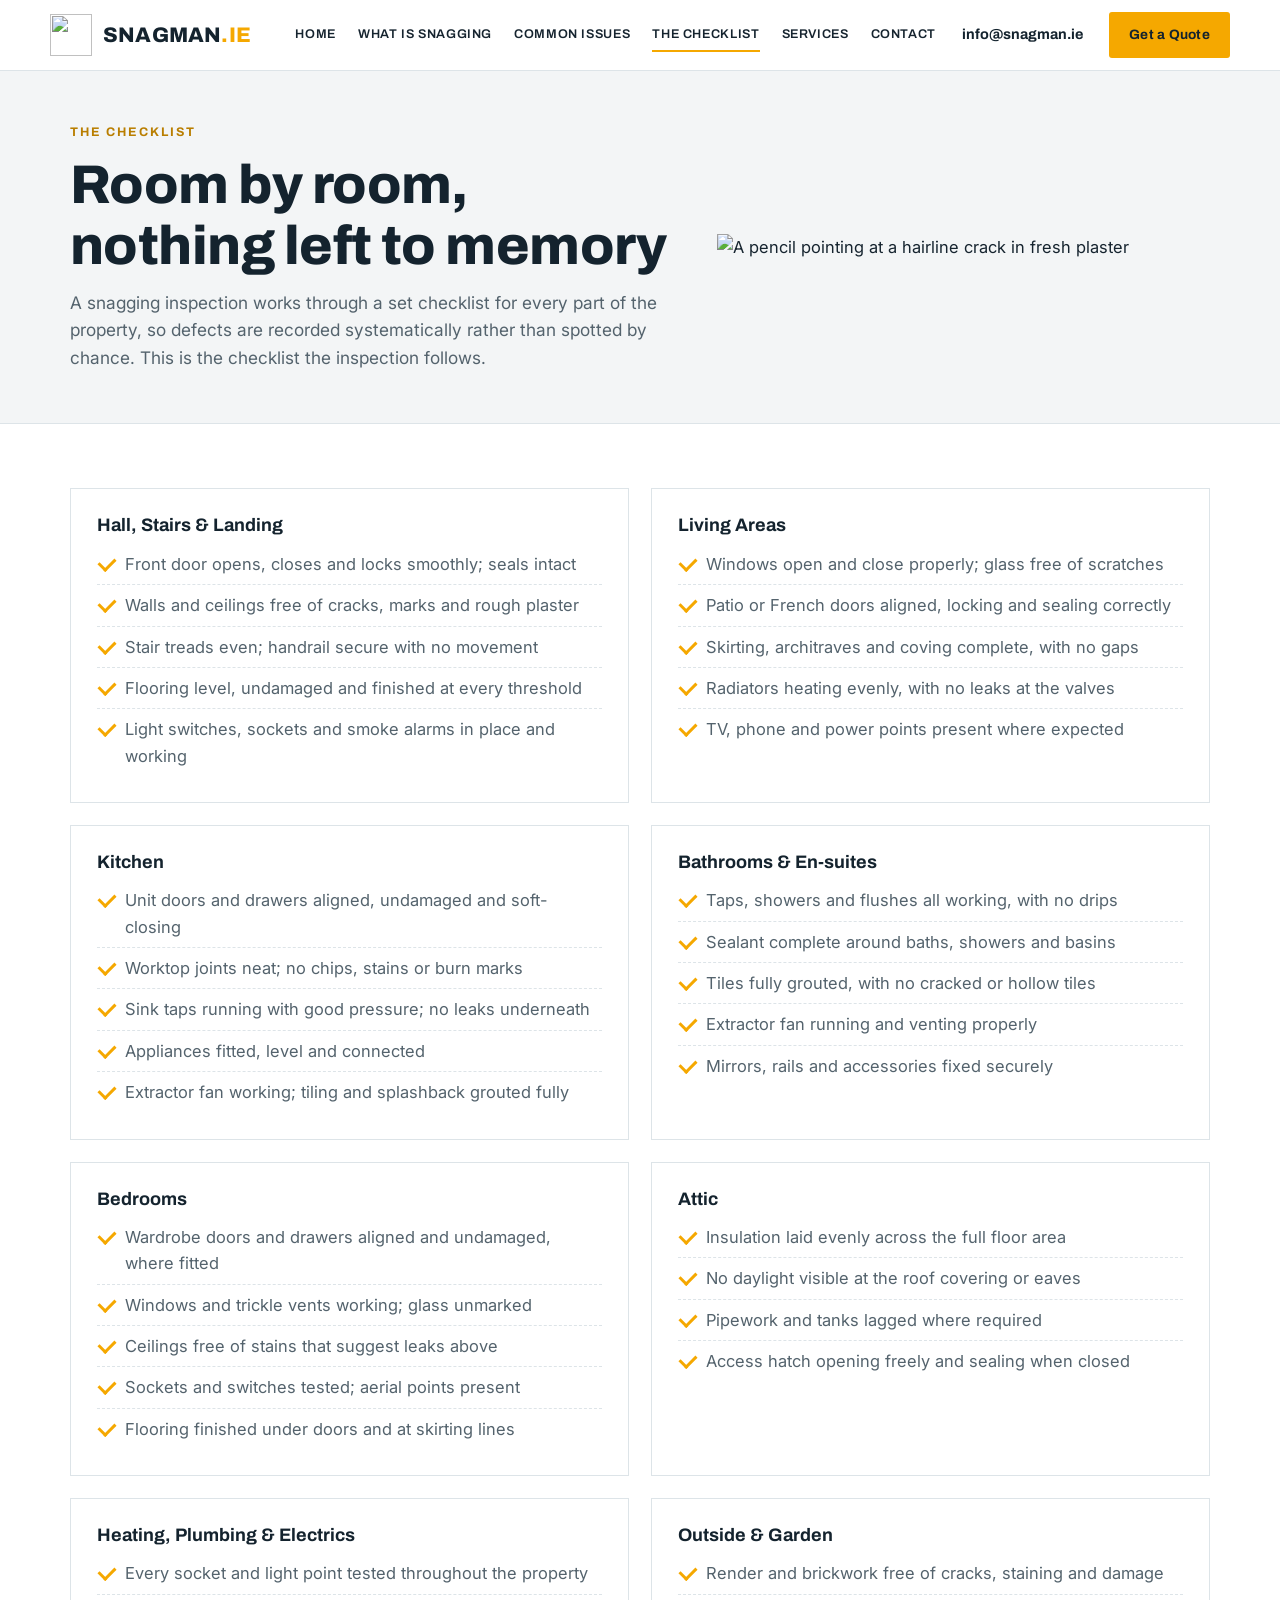
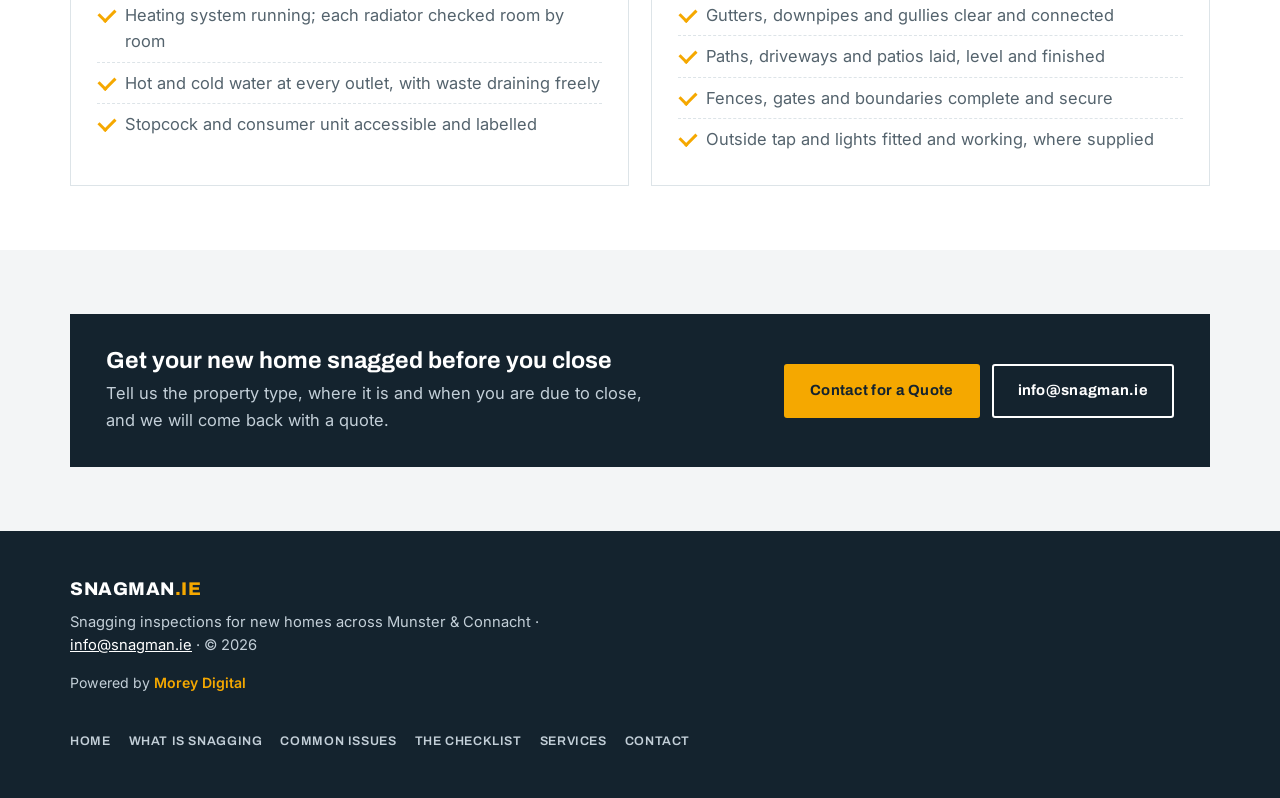
==== checklist.html @ 2a120654 "Add files via upload" ====
<!DOCTYPE html>
<html lang="en">
<head>
<meta charset="UTF-8" />
<meta name="viewport" content="width=device-width, initial-scale=1.0" />
<title>The Snagging Checklist | Snagman.ie</title>
<meta name="description" content="The room-by-room snagging checklist: hall and stairs, living areas, kitchen, bathrooms, bedrooms, attic, heating, plumbing, electrics, and outside and garden." />
<link rel="icon" href="assets/mark.svg" type="image/svg+xml" />
<link rel="preconnect" href="https://fonts.googleapis.com" />
<link rel="preconnect" href="https://fonts.gstatic.com" crossorigin />
<link href="https://fonts.googleapis.com/css2?family=Archivo:wght@600;700;800;900&family=Inter:wght@400;500;600&display=swap" rel="stylesheet" />
<link rel="stylesheet" href="styles.css" />
</head>
<body>

<header>
  <div class="wrap header-in">
    <a class="logo-link" href="index.html" aria-label="Snagman.ie home">
      <img src="assets/mark.svg" alt="" />
      <span class="wordmark">SNAGMAN<em>.IE</em></span>
    </a>
    <div class="header-right">
      <nav id="siteNav">
        <a href="index.html">Home</a>
        <a href="what-is-snagging.html">What Is Snagging</a>
        <a href="common-issues.html">Common Issues</a>
        <a href="checklist.html" class="active">The Checklist</a>
        <a href="services.html">Services</a>
        <a href="contact.html">Contact</a>
      </nav>
      <button class="menu-btn" type="button" aria-label="Open menu" aria-expanded="false" aria-controls="siteNav"><span></span><span></span><span></span></button>
      <a class="header-mail" href="mailto:info@snagman.ie">info@snagman.ie</a>
      <a class="btn btn-amber btn-sm" href="contact.html">Get a Quote</a>
    </div>
  </div>
</header>

<main>

  <div class="page-hero">
    <div class="wrap">
      <div class="page-hero-grid">
        <div>
          <div class="kicker">The Checklist</div>
          <h1>Room by room, nothing left to memory</h1>
          <p>A snagging inspection works through a set checklist for every part of the property, so defects are recorded systematically rather than spotted by chance. This is the checklist the inspection follows.</p>
        </div>
        <img class="page-hero-photo" src="assets/defect.jpg" alt="A pencil pointing at a hairline crack in fresh plaster" />
      </div>
    </div>
  </div>

  <section>
    <div class="wrap">
      <div class="note-grid" style="margin-top:0">
        <div class="note"><h3>Hall, Stairs &amp; Landing</h3><ul class="checklist"><li>Front door opens, closes and locks smoothly; seals intact</li><li>Walls and ceilings free of cracks, marks and rough plaster</li><li>Stair treads even; handrail secure with no movement</li><li>Flooring level, undamaged and finished at every threshold</li><li>Light switches, sockets and smoke alarms in place and working</li></ul></div>
        <div class="note"><h3>Living Areas</h3><ul class="checklist"><li>Windows open and close properly; glass free of scratches</li><li>Patio or French doors aligned, locking and sealing correctly</li><li>Skirting, architraves and coving complete, with no gaps</li><li>Radiators heating evenly, with no leaks at the valves</li><li>TV, phone and power points present where expected</li></ul></div>
        <div class="note"><h3>Kitchen</h3><ul class="checklist"><li>Unit doors and drawers aligned, undamaged and soft-closing</li><li>Worktop joints neat; no chips, stains or burn marks</li><li>Sink taps running with good pressure; no leaks underneath</li><li>Appliances fitted, level and connected</li><li>Extractor fan working; tiling and splashback grouted fully</li></ul></div>
        <div class="note"><h3>Bathrooms &amp; En-suites</h3><ul class="checklist"><li>Taps, showers and flushes all working, with no drips</li><li>Sealant complete around baths, showers and basins</li><li>Tiles fully grouted, with no cracked or hollow tiles</li><li>Extractor fan running and venting properly</li><li>Mirrors, rails and accessories fixed securely</li></ul></div>
        <div class="note"><h3>Bedrooms</h3><ul class="checklist"><li>Wardrobe doors and drawers aligned and undamaged, where fitted</li><li>Windows and trickle vents working; glass unmarked</li><li>Ceilings free of stains that suggest leaks above</li><li>Sockets and switches tested; aerial points present</li><li>Flooring finished under doors and at skirting lines</li></ul></div>
        <div class="note"><h3>Attic</h3><ul class="checklist"><li>Insulation laid evenly across the full floor area</li><li>No daylight visible at the roof covering or eaves</li><li>Pipework and tanks lagged where required</li><li>Access hatch opening freely and sealing when closed</li></ul></div>
        <div class="note"><h3>Heating, Plumbing &amp; Electrics</h3><ul class="checklist"><li>Every socket and light point tested throughout the property</li><li>Heating system running; each radiator checked room by room</li><li>Hot and cold water at every outlet, with waste draining freely</li><li>Stopcock and consumer unit accessible and labelled</li></ul></div>
        <div class="note"><h3>Outside &amp; Garden</h3><ul class="checklist"><li>Render and brickwork free of cracks, staining and damage</li><li>Gutters, downpipes and gullies clear and connected</li><li>Paths, driveways and patios laid, level and finished</li><li>Fences, gates and boundaries complete and secure</li><li>Outside tap and lights fitted and working, where supplied</li></ul></div>
      </div>
    </div>
  </section>

  <section class="mist">
    <div class="wrap">
      <div class="cta-band">
        <div>
          <h3>Get your new home snagged before you close</h3>
          <p>Tell us the property type, where it is and when you are due to close, and we will come back with a quote.</p>
        </div>
        <div class="cta-actions">
          <a class="btn btn-amber" href="contact.html">Contact for a Quote</a>
          <a class="btn btn-white" href="mailto:info@snagman.ie">info@snagman.ie</a>
        </div>
      </div>
    </div>
  </section>

</main>

<footer>
  <div class="wrap footer-in">
    <div>
      <div class="footer-brand">SNAGMAN<em>.IE</em></div>
      <div class="footer-sub">Snagging inspections for new homes across Munster &amp; Connacht · <a href="mailto:info@snagman.ie">info@snagman.ie</a> · © 2026</div>
      <div class="powered">Powered by <a href="https://moreydigital.ie" target="_blank" rel="noopener">Morey Digital</a></div>
    </div>
    <nav class="footer-nav">
      <a href="index.html">Home</a>
      <a href="what-is-snagging.html">What Is Snagging</a>
      <a href="common-issues.html">Common Issues</a>
      <a href="checklist.html">The Checklist</a>
      <a href="services.html">Services</a>
      <a href="contact.html">Contact</a>
    </nav>
  </div>
</footer>

<script>
(function () {
  var btn = document.querySelector('.menu-btn'), hdr = document.querySelector('header');
  if (!btn || !hdr) return;
  btn.addEventListener('click', function () {
    var open = hdr.classList.toggle('open');
    btn.setAttribute('aria-expanded', open ? 'true' : 'false');
    btn.setAttribute('aria-label', open ? 'Close menu' : 'Open menu');
  });
  hdr.querySelectorAll('nav a').forEach(function (a) {
    a.addEventListener('click', function () {
      hdr.classList.remove('open');
      btn.setAttribute('aria-expanded', 'false');
      btn.setAttribute('aria-label', 'Open menu');
    });
  });
})();
</script>

</body>
</html>
---- styles.css ----
:root{
  --ink:#16242f;
  --navy:#14232e;
  --navy-2:#1d3444;
  --amber:#f5a800;
  --amber-d:#b97e00;
  --paper:#ffffff;
  --mist:#f3f5f6;
  --line:#dde4e8;
  --muted:#54636d;
}
*{margin:0;padding:0;box-sizing:border-box}
html{scroll-behavior:smooth}
body{font-family:'Inter',system-ui,sans-serif;color:var(--ink);background:var(--paper);line-height:1.6;font-size:16.5px}
.wrap{max-width:1180px;margin:0 auto;padding:0 20px}
h1,h2,h3{font-family:'Archivo',sans-serif;line-height:1.12;color:var(--navy)}
h1{font-size:clamp(2.1rem,4.6vw,3.4rem);font-weight:800;letter-spacing:-.01em}
h2{font-size:clamp(1.6rem,3.2vw,2.3rem);font-weight:800}
h3{font-size:1.13rem;font-weight:700}
p{color:var(--muted)}
a{color:var(--amber-d)}
.kicker{font-family:'Archivo',sans-serif;font-weight:700;font-size:.78rem;letter-spacing:.16em;text-transform:uppercase;color:var(--amber-d);margin-bottom:12px}
.btn{display:inline-block;font-family:'Archivo',sans-serif;font-weight:700;font-size:.92rem;letter-spacing:.02em;text-decoration:none;padding:13px 24px;border-radius:3px;border:2px solid transparent;cursor:pointer}
.btn-amber{background:var(--amber);color:var(--navy)}
.btn-amber:hover{background:#ffb81f}
.btn-outline{border-color:var(--navy);color:var(--navy);background:transparent}
.btn-outline:hover{background:var(--navy);color:#fff}
.btn-white{border-color:#fff;color:#fff;background:transparent}
.btn-white:hover{background:#fff;color:var(--navy)}
.btn-sm{padding:10px 18px;font-size:.85rem}

/* header */
header{position:sticky;top:0;z-index:60;background:rgba(255,255,255,.98);border-bottom:1px solid var(--line)}
.header-in{display:flex;align-items:center;justify-content:space-between;gap:20px;padding:12px 0}
.logo-link{display:flex;align-items:center;gap:11px;text-decoration:none}
.logo-link img{height:42px;width:42px;display:block}
.wordmark{font-family:'Archivo',sans-serif;font-weight:800;font-size:1.32rem;letter-spacing:.01em;color:var(--navy)}
.wordmark em{font-style:normal;color:var(--amber)}
.header-right{display:flex;align-items:center;gap:26px}
nav{display:flex;gap:22px}
nav a{font-family:'Archivo',sans-serif;font-weight:600;font-size:.79rem;letter-spacing:.05em;text-transform:uppercase;color:var(--ink);text-decoration:none;padding:6px 0;border-bottom:2px solid transparent}
nav a:hover{border-bottom-color:var(--amber)}
nav a.active{border-bottom-color:var(--amber);color:var(--navy)}
.header-mail{font-family:'Archivo',sans-serif;font-weight:700;font-size:.9rem;color:var(--navy);text-decoration:none;white-space:nowrap}
.header-mail:hover{color:var(--amber-d)}
.menu-btn{display:none;background:none;border:0;cursor:pointer;padding:10px 2px}
.menu-btn span{display:block;width:24px;height:2px;background:var(--ink);margin:5px 0;transition:transform .18s ease,opacity .18s ease}
header.open .menu-btn span:nth-child(1){transform:translateY(7px) rotate(45deg)}
header.open .menu-btn span:nth-child(2){opacity:0}
header.open .menu-btn span:nth-child(3){transform:translateY(-7px) rotate(-45deg)}
@media (max-width:1060px){
  .menu-btn{display:block}
  header nav{display:none}
  header.open nav{display:flex;position:absolute;top:100%;left:0;right:0;background:#fff;flex-direction:column;gap:0;padding:8px 20px 14px;border-bottom:1px solid var(--line);box-shadow:0 18px 30px rgba(10,25,40,.08);z-index:70}
  header.open nav a{padding:11px 0;border-bottom:1px solid var(--line)}
  header.open nav a:last-child{border-bottom:none}
}
@media (max-width:560px){ .header-mail{display:none} .header-right .btn{display:none} .logo-link img{height:38px;width:38px} .wordmark{font-size:1.15rem} }

/* hero */
.hero{background:var(--mist);border-bottom:1px solid var(--line)}
.hero-grid{display:grid;grid-template-columns:1.05fr .95fr;gap:48px;align-items:center;padding:64px 0 56px}
.hero .lede{font-size:1.16rem;color:var(--ink);margin:18px 0 10px}
.hero .body{margin-bottom:26px}
.cta-row{display:flex;gap:14px;flex-wrap:wrap}
.hero-photo-frame{position:relative}
.hero-photo-frame::before{content:"";position:absolute;inset:14px -14px -14px 14px;border:2px solid var(--amber);z-index:0}
.hero-photo{position:relative;z-index:1;width:100%;height:100%;max-height:430px;object-fit:cover;display:block}
@media (max-width:920px){ .hero-grid{grid-template-columns:1fr;padding:48px 0 44px} }
.hero-stats{display:grid;grid-template-columns:repeat(3,1fr);gap:26px;border-top:1px solid var(--line);padding:26px 0 34px}
.stat .num{font-family:'Archivo',sans-serif;font-weight:800;font-size:1.5rem;color:var(--navy)}
.stat .num em{font-style:normal;color:var(--amber-d);font-size:1rem;margin-left:4px}
.stat .lbl{color:var(--muted);font-size:.94rem;margin-top:2px}
@media (max-width:700px){ .hero-stats{grid-template-columns:1fr;gap:14px} }

/* sections */
section{padding:64px 0}
section.mist{background:var(--mist)}
.section-head{max-width:720px;margin-bottom:36px}
.section-head p{margin-top:10px}
.page-hero{background:var(--mist);border-bottom:1px solid var(--line);padding:52px 0}
.page-hero p{max-width:720px;margin-top:12px;font-size:1.08rem}
.page-hero-grid{display:grid;grid-template-columns:1.1fr .9fr;gap:44px;align-items:center}
.page-hero-photo{width:100%;max-height:320px;object-fit:cover;display:block}
@media (max-width:920px){ .page-hero-grid{grid-template-columns:1fr} }

/* cards + grids */
.why-grid{display:grid;grid-template-columns:repeat(3,1fr);border:1px solid var(--line)}
.why-cell{padding:28px 26px;background:#fff}
.why-cell + .why-cell{border-left:1px solid var(--line)}
.why-cell svg{width:30px;height:30px;stroke:var(--amber-d);margin-bottom:12px}
.why-cell h3{margin-bottom:8px}
@media (max-width:960px){.why-grid{grid-template-columns:1fr}.why-cell + .why-cell{border-left:none;border-top:1px solid var(--line)}}
.svc-grid{display:grid;grid-template-columns:repeat(3,1fr);gap:22px}
.svc{border:1px solid var(--line);background:#fff;display:flex;flex-direction:column}
.svc-body{padding:24px 24px 26px;display:flex;flex-direction:column;gap:10px;flex:1}
.svc-body p{flex:1}
.tag{display:inline-block;font-family:'Archivo',sans-serif;font-weight:700;font-size:.7rem;letter-spacing:.12em;text-transform:uppercase;color:var(--navy);background:var(--amber);padding:4px 9px;border-radius:2px;align-self:flex-start}
.more-link{font-family:'Archivo',sans-serif;font-weight:700;font-size:.9rem;color:var(--navy);text-decoration:none}
.more-link:hover{color:var(--amber-d)}
@media (max-width:880px){.svc-grid{grid-template-columns:1fr}}
.checklist{list-style:none}
.checklist li{position:relative;padding:7px 0 7px 28px;color:var(--muted);border-bottom:1px dashed var(--line)}
.checklist li:last-child{border-bottom:none}
.checklist li::before{content:"";position:absolute;left:2px;top:13px;width:13px;height:8px;border-left:3px solid var(--amber);border-bottom:3px solid var(--amber);transform:rotate(-45deg)}
.two-col{display:grid;grid-template-columns:1fr 1fr;gap:14px 44px}
@media (max-width:760px){.two-col{grid-template-columns:1fr}}
.note-grid{display:grid;grid-template-columns:1fr 1fr;gap:22px;margin-top:36px}
.note{border:1px solid var(--line);background:#fff;padding:26px}
.note h3{margin-bottom:8px}
.note p + p{margin-top:8px}
@media (max-width:760px){.note-grid{grid-template-columns:1fr}}

/* steps */
.steps{display:flex;flex-direction:column}
.step{display:grid;grid-template-columns:64px 1fr;gap:18px;padding:20px 0;border-bottom:1px solid var(--line)}
.step:last-child{border-bottom:none}
.step-num{font-family:'Archivo',sans-serif;font-weight:800;font-size:1.7rem;color:var(--amber);line-height:1}
.step h3{margin-bottom:5px}

/* coverage */
.county-grid{display:grid;grid-template-columns:1fr 1fr;gap:22px}
.county{border:1px solid var(--line);background:#fff;padding:26px}
.county h3{margin-bottom:6px}
.county .list{font-size:1.05rem;color:var(--ink)}
@media (max-width:760px){.county-grid{grid-template-columns:1fr}}

/* cta band */
.cta-band{background:var(--navy);color:#fff;padding:34px 36px;display:flex;justify-content:space-between;align-items:center;gap:26px;flex-wrap:wrap}
.cta-band h3{color:#fff;font-size:1.45rem;margin-bottom:6px}
.cta-band p{color:#c3cfd8;max-width:560px}
.cta-actions{display:flex;gap:12px;flex-wrap:wrap}

/* contact */
.contact-grid{display:grid;grid-template-columns:1.05fr .95fr;gap:26px;align-items:start}
.contact-card{border:1px solid var(--line);padding:30px;background:#fff}
.contact-card .mail-big{font-family:'Archivo',sans-serif;font-weight:800;font-size:clamp(1.15rem,2.6vw,1.5rem);color:var(--navy);text-decoration:none;word-break:break-all}
.contact-card .mail-big:hover{color:var(--amber-d)}
.contact-side h3{margin-bottom:12px}
.next-steps{list-style:none;counter-reset:ns}
.next-steps li{position:relative;padding:10px 0 10px 44px;color:var(--muted);border-bottom:1px dashed var(--line)}
.next-steps li:last-child{border-bottom:none}
.next-steps li::before{counter-increment:ns;content:counter(ns);position:absolute;left:0;top:8px;width:28px;height:28px;background:var(--amber);color:var(--navy);font-family:'Archivo',sans-serif;font-weight:800;font-size:.9rem;display:flex;align-items:center;justify-content:center;border-radius:2px}
@media (max-width:760px){.contact-grid{grid-template-columns:1fr}}

/* footer */
footer{background:var(--navy);color:#c3cfd8;padding:44px 0 38px;margin-top:0}
.footer-in{display:flex;justify-content:space-between;gap:30px;flex-wrap:wrap}
.footer-brand{font-family:'Archivo',sans-serif;font-weight:800;font-size:1.15rem;color:#fff;letter-spacing:.03em}
.footer-brand em{font-style:normal;color:var(--amber)}
.footer-sub{margin-top:6px;font-size:.92rem;max-width:520px}
.footer-sub a{color:#fff}
.powered{margin-top:14px;font-size:.88rem}
.powered a{color:var(--amber);text-decoration:none;font-weight:600}
.powered a:hover{text-decoration:underline}
.footer-nav{display:flex;gap:18px;flex-wrap:wrap;margin-top:2px}
.footer-nav a{color:#c3cfd8;text-decoration:none;font-family:'Archivo',sans-serif;font-weight:600;font-size:.78rem;letter-spacing:.05em;text-transform:uppercase}
.footer-nav a:hover{color:#fff}
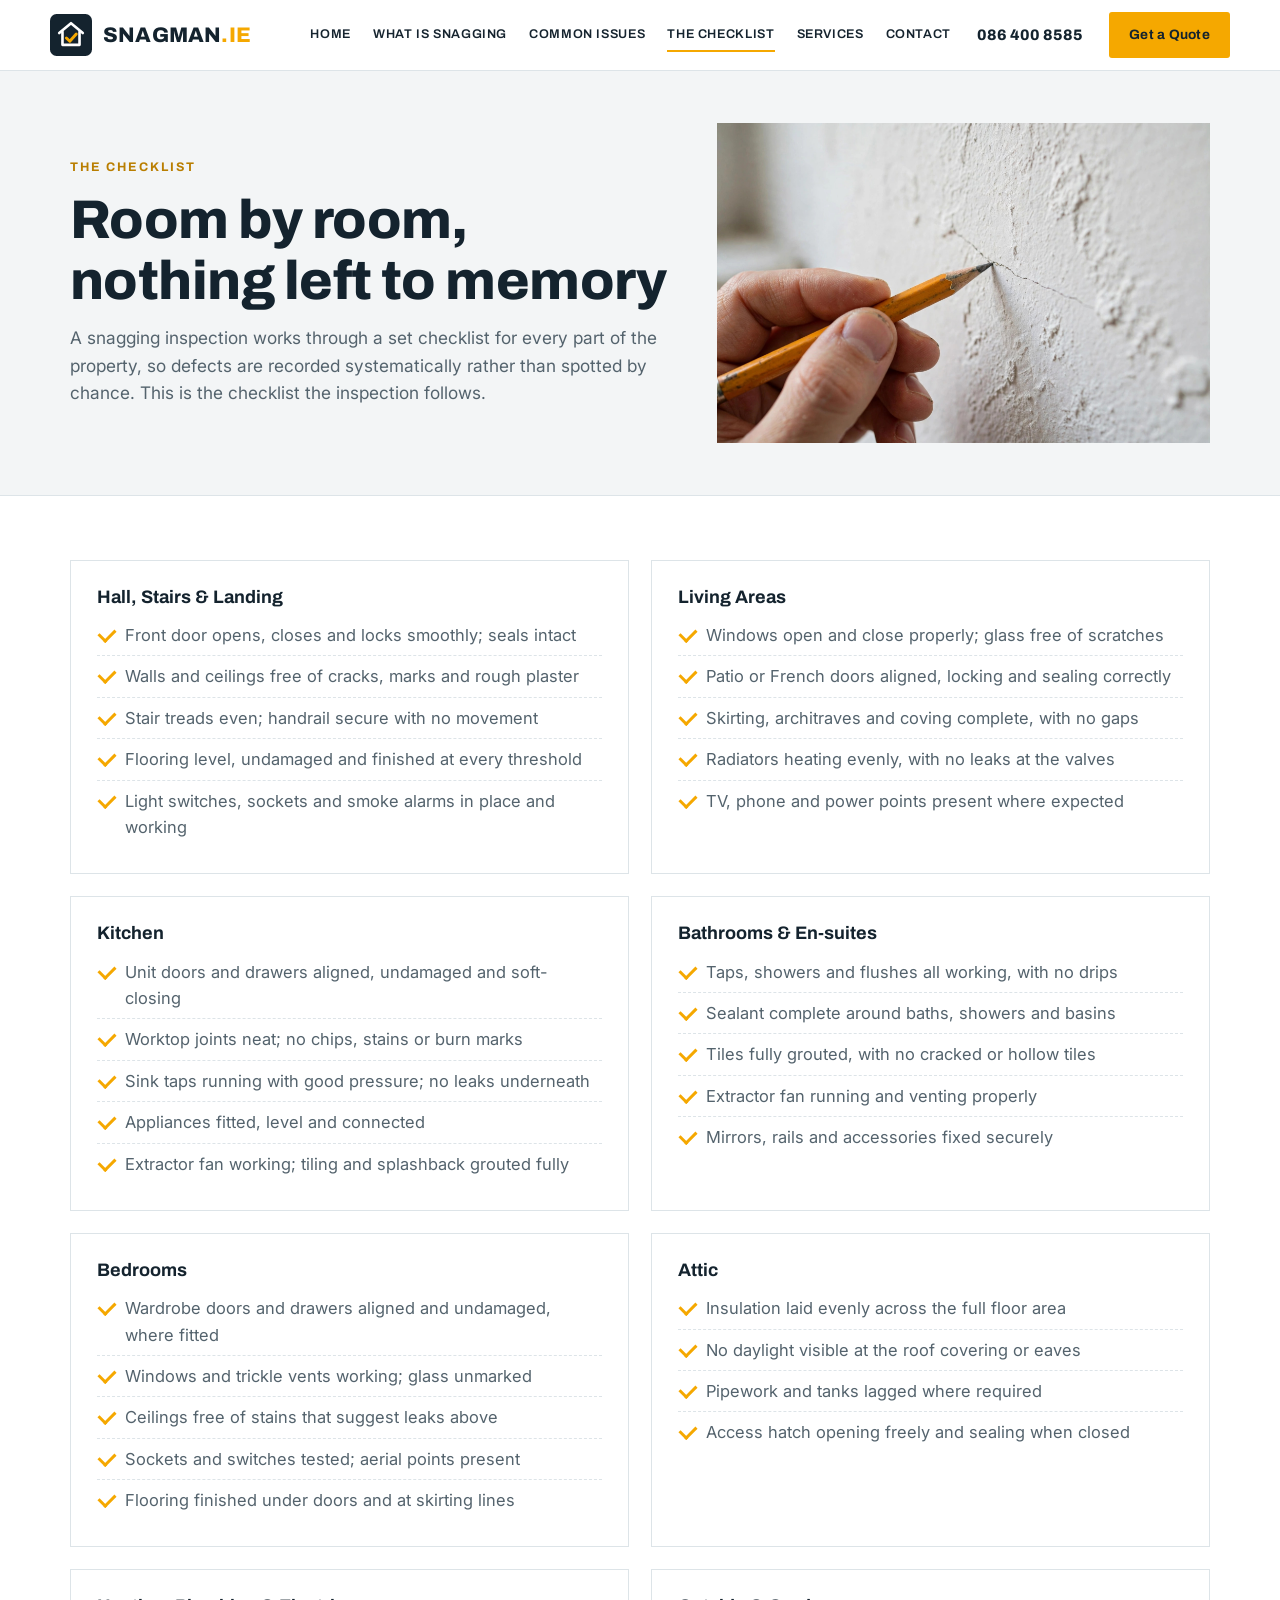
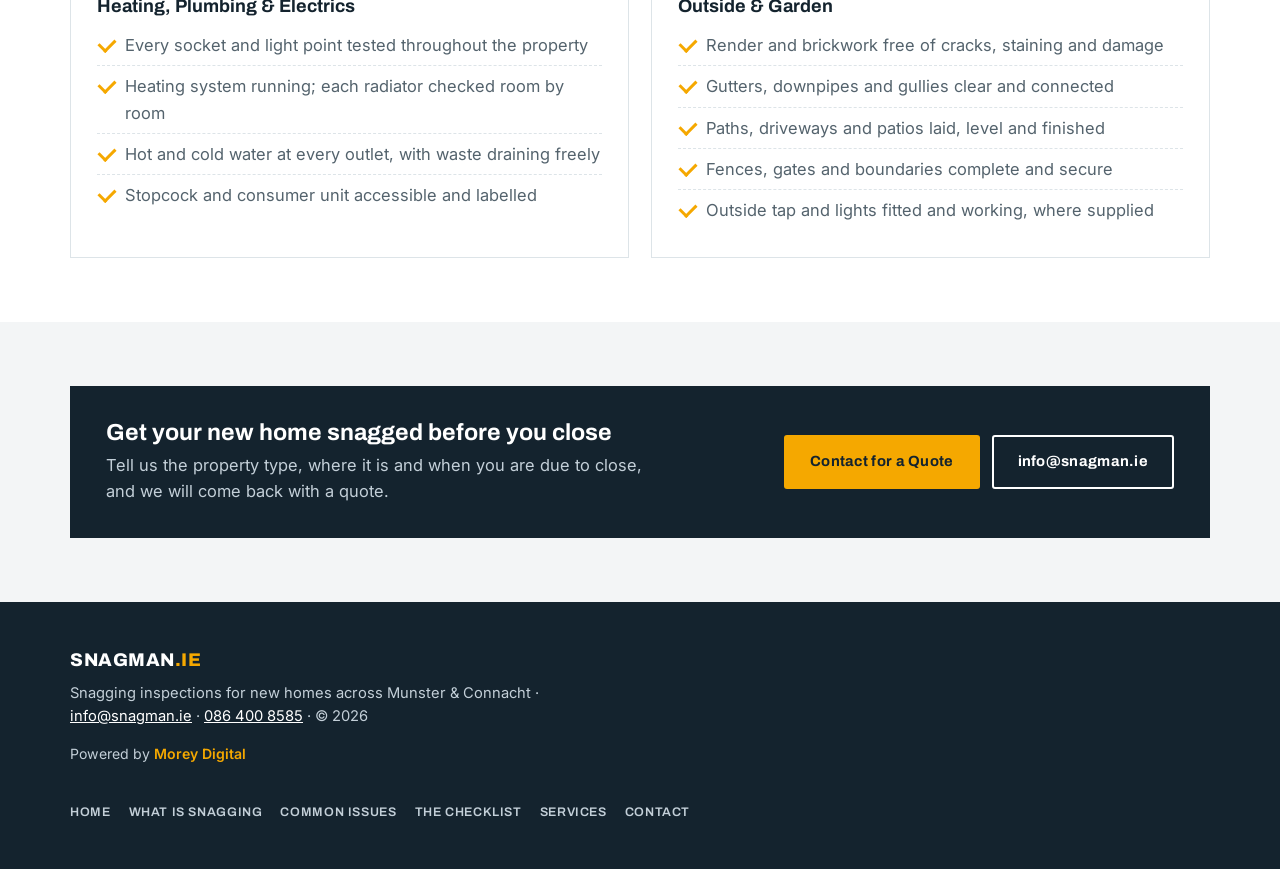
==== commit 93eb57cd: "Add files via upload" ====
--- a/checklist.html
+++ b/checklist.html
@@ -29,7 +29,7 @@
         <a href="contact.html">Contact</a>
       </nav>
       <button class="menu-btn" type="button" aria-label="Open menu" aria-expanded="false" aria-controls="siteNav"><span></span><span></span><span></span></button>
-      <a class="header-mail" href="mailto:info@snagman.ie">info@snagman.ie</a>
+      <a class="header-call" href="tel:+353864008585">086 400 8585</a>
       <a class="btn btn-amber btn-sm" href="contact.html">Get a Quote</a>
     </div>
   </div>
@@ -86,7 +86,7 @@
   <div class="wrap footer-in">
     <div>
       <div class="footer-brand">SNAGMAN<em>.IE</em></div>
-      <div class="footer-sub">Snagging inspections for new homes across Munster &amp; Connacht · <a href="mailto:info@snagman.ie">info@snagman.ie</a> · © 2026</div>
+      <div class="footer-sub">Snagging inspections for new homes across Munster &amp; Connacht · <a href="mailto:info@snagman.ie">info@snagman.ie</a> · <a href="tel:+353864008585">086 400 8585</a> · © 2026</div>
       <div class="powered">Powered by <a href="https://moreydigital.ie" target="_blank" rel="noopener">Morey Digital</a></div>
     </div>
     <nav class="footer-nav">
--- a/styles.css
+++ b/styles.css
@@ -43,6 +43,11 @@
 nav a.active{border-bottom-color:var(--amber);color:var(--navy)}
 .header-mail{font-family:'Archivo',sans-serif;font-weight:700;font-size:.9rem;color:var(--navy);text-decoration:none;white-space:nowrap}
 .header-mail:hover{color:var(--amber-d)}
+.header-call{font-family:'Archivo',sans-serif;font-weight:800;font-size:.95rem;color:var(--navy);text-decoration:none;white-space:nowrap}
+.header-call:hover{color:var(--amber-d)}
+.contact-card .call-line{font-family:'Archivo',sans-serif;font-weight:700;font-size:1.05rem;color:var(--navy);margin-top:16px}
+.contact-card .call-line a{color:var(--navy);text-decoration:none}
+.contact-card .call-line a:hover{color:var(--amber-d)}
 .menu-btn{display:none;background:none;border:0;cursor:pointer;padding:10px 2px}
 .menu-btn span{display:block;width:24px;height:2px;background:var(--ink);margin:5px 0;transition:transform .18s ease,opacity .18s ease}
 header.open .menu-btn span:nth-child(1){transform:translateY(7px) rotate(45deg)}
@@ -55,7 +60,7 @@
   header.open nav a{padding:11px 0;border-bottom:1px solid var(--line)}
   header.open nav a:last-child{border-bottom:none}
 }
-@media (max-width:560px){ .header-mail{display:none} .header-right .btn{display:none} .logo-link img{height:38px;width:38px} .wordmark{font-size:1.15rem} }
+@media (max-width:560px){ .header-mail,.header-call{display:none} .header-right .btn{display:none} .logo-link img{height:38px;width:38px} .wordmark{font-size:1.15rem} }
 
 /* hero */
 .hero{background:var(--mist);border-bottom:1px solid var(--line)}
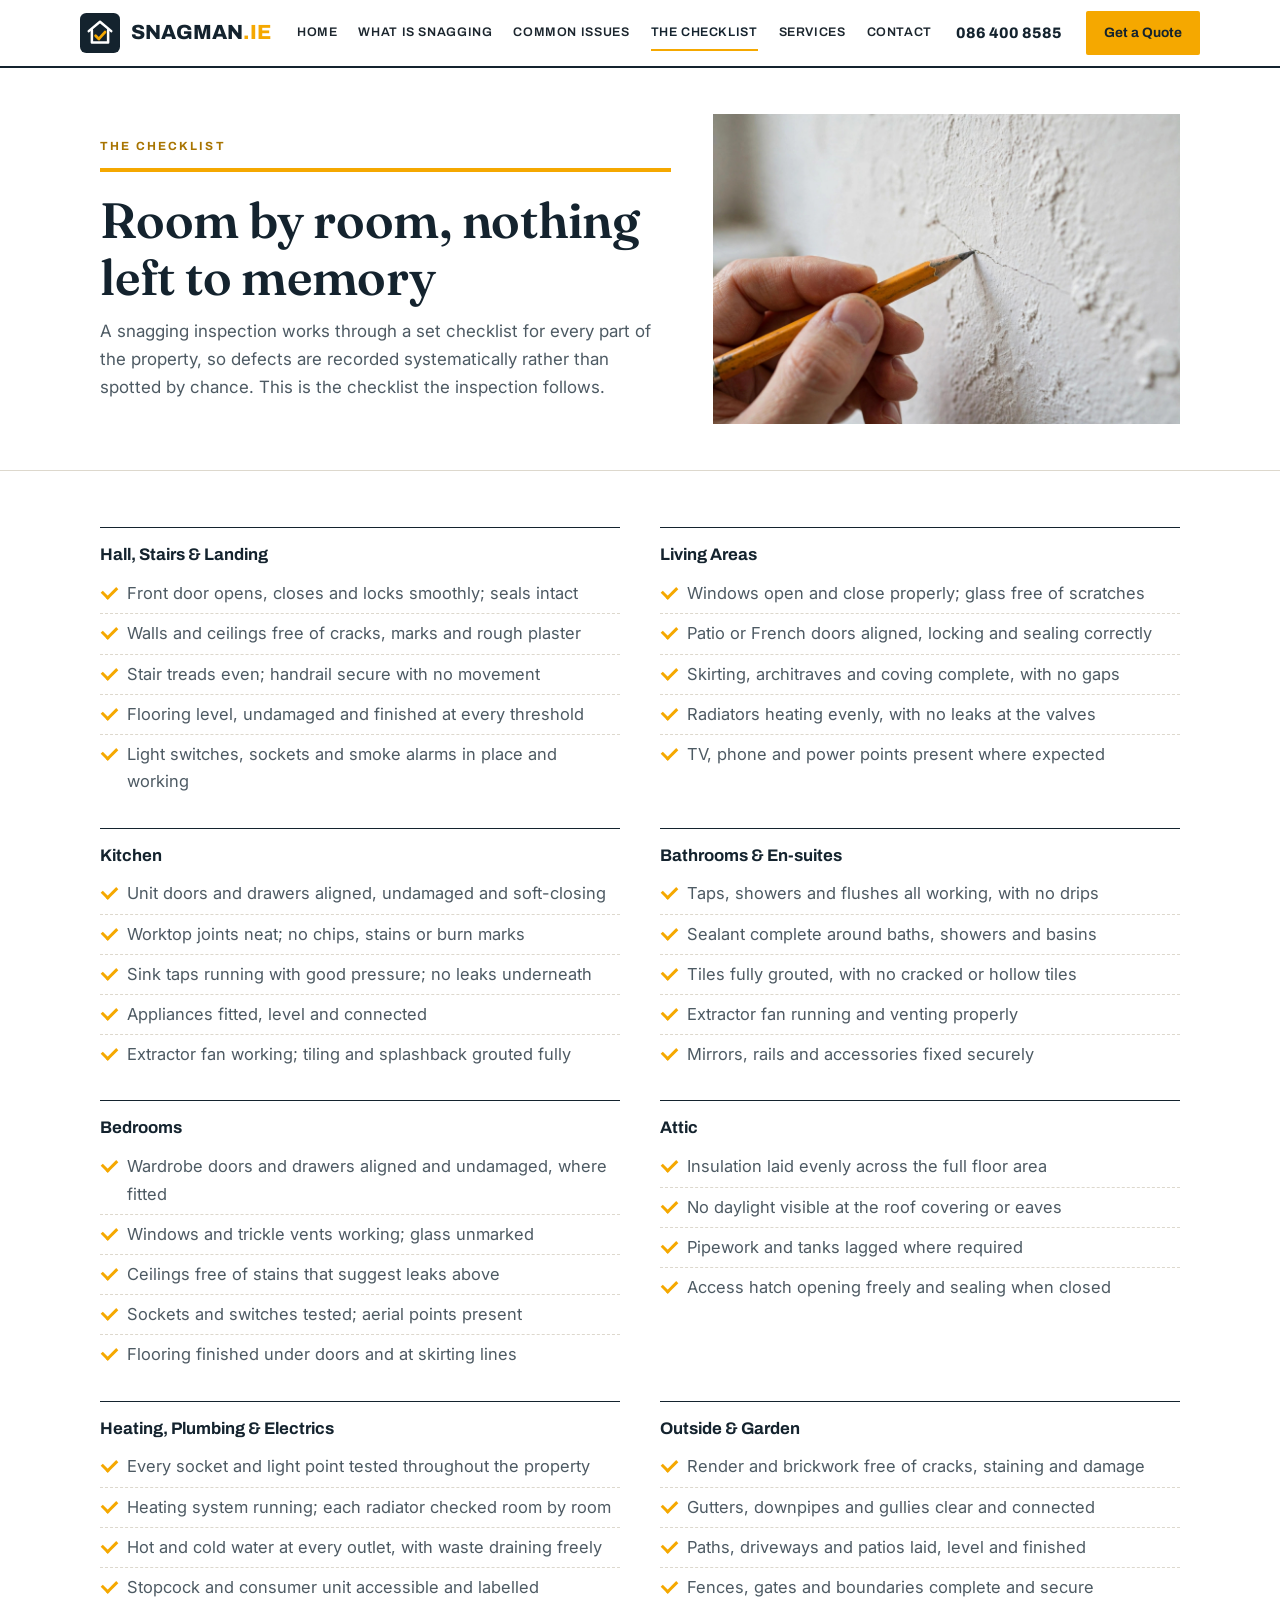
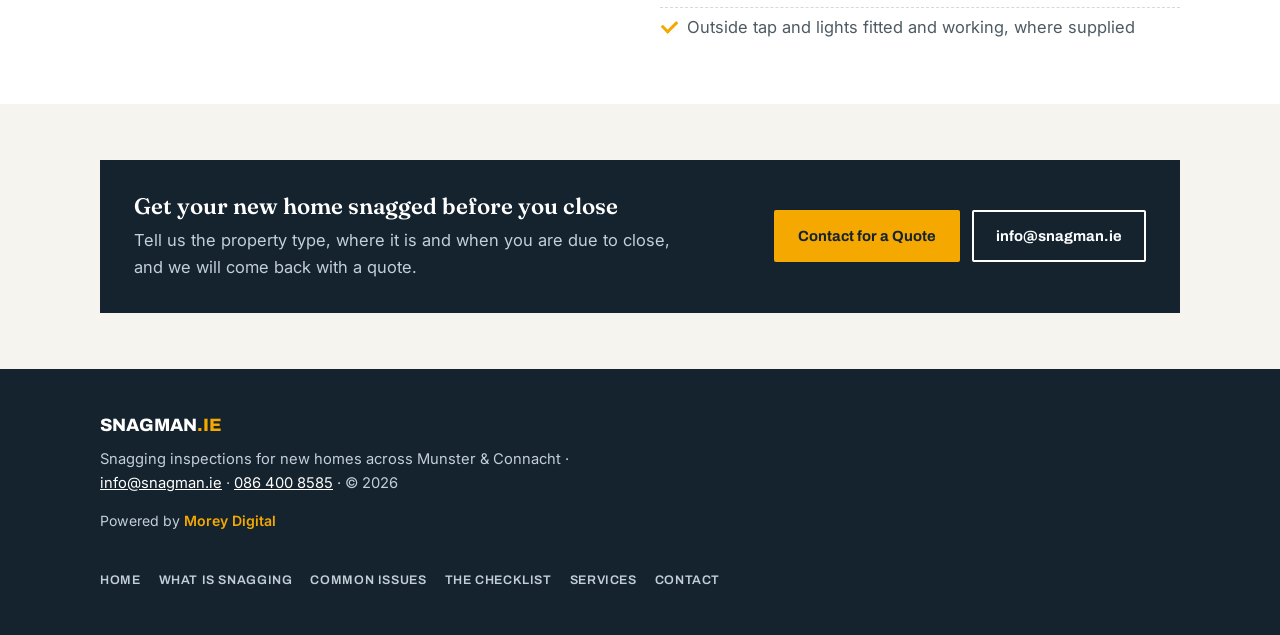
==== commit af8ee804: "Add files via upload" ====
--- a/checklist.html
+++ b/checklist.html
@@ -8,7 +8,7 @@
 <link rel="icon" href="assets/mark.svg" type="image/svg+xml" />
 <link rel="preconnect" href="https://fonts.googleapis.com" />
 <link rel="preconnect" href="https://fonts.gstatic.com" crossorigin />
-<link href="https://fonts.googleapis.com/css2?family=Archivo:wght@600;700;800;900&family=Inter:wght@400;500;600&display=swap" rel="stylesheet" />
+<link href="https://fonts.googleapis.com/css2?family=Archivo:wght@600;700;800;900&family=Fraunces:wght@500;600;700&family=Inter:wght@400;500;600&display=swap" rel="stylesheet" />
 <link rel="stylesheet" href="styles.css" />
 </head>
 <body>
--- a/styles.css
+++ b/styles.css
@@ -1,53 +1,47 @@
 :root{
-  --ink:#16242f;
+  --ink:#1c262e;
   --navy:#14232e;
-  --navy-2:#1d3444;
   --amber:#f5a800;
-  --amber-d:#b97e00;
+  --amber-d:#a87400;
   --paper:#ffffff;
-  --mist:#f3f5f6;
-  --line:#dde4e8;
-  --muted:#54636d;
+  --mist:#f6f4ef;
+  --line:#ddd8cd;
+  --muted:#4d5a63;
 }
 *{margin:0;padding:0;box-sizing:border-box}
 html{scroll-behavior:smooth}
-body{font-family:'Inter',system-ui,sans-serif;color:var(--ink);background:var(--paper);line-height:1.6;font-size:16.5px}
-.wrap{max-width:1180px;margin:0 auto;padding:0 20px}
-h1,h2,h3{font-family:'Archivo',sans-serif;line-height:1.12;color:var(--navy)}
-h1{font-size:clamp(2.1rem,4.6vw,3.4rem);font-weight:800;letter-spacing:-.01em}
-h2{font-size:clamp(1.6rem,3.2vw,2.3rem);font-weight:800}
-h3{font-size:1.13rem;font-weight:700}
+body{font-family:'Inter',system-ui,sans-serif;color:var(--ink);background:var(--paper);line-height:1.65;font-size:16.5px}
+.wrap{max-width:1120px;margin:0 auto;padding:0 20px}
+h1,h2{font-family:'Fraunces',Georgia,serif;font-weight:600;color:var(--navy);line-height:1.15}
+h1{font-size:clamp(2rem,4.4vw,3.1rem);letter-spacing:-.005em}
+h2{font-size:clamp(1.55rem,3vw,2.15rem)}
+h3{font-family:'Archivo',sans-serif;font-size:1.05rem;font-weight:700;color:var(--navy);line-height:1.3}
 p{color:var(--muted)}
 a{color:var(--amber-d)}
-.kicker{font-family:'Archivo',sans-serif;font-weight:700;font-size:.78rem;letter-spacing:.16em;text-transform:uppercase;color:var(--amber-d);margin-bottom:12px}
-.btn{display:inline-block;font-family:'Archivo',sans-serif;font-weight:700;font-size:.92rem;letter-spacing:.02em;text-decoration:none;padding:13px 24px;border-radius:3px;border:2px solid transparent;cursor:pointer}
+.kicker{font-family:'Archivo',sans-serif;font-weight:700;font-size:.74rem;letter-spacing:.18em;text-transform:uppercase;color:var(--amber-d);margin-bottom:12px}
+.btn{display:inline-block;font-family:'Archivo',sans-serif;font-weight:700;font-size:.92rem;text-decoration:none;padding:12px 22px;border-radius:2px;border:2px solid transparent;cursor:pointer}
 .btn-amber{background:var(--amber);color:var(--navy)}
 .btn-amber:hover{background:#ffb81f}
 .btn-outline{border-color:var(--navy);color:var(--navy);background:transparent}
 .btn-outline:hover{background:var(--navy);color:#fff}
 .btn-white{border-color:#fff;color:#fff;background:transparent}
 .btn-white:hover{background:#fff;color:var(--navy)}
-.btn-sm{padding:10px 18px;font-size:.85rem}
+.btn-sm{padding:9px 16px;font-size:.85rem}
 
 /* header */
-header{position:sticky;top:0;z-index:60;background:rgba(255,255,255,.98);border-bottom:1px solid var(--line)}
-.header-in{display:flex;align-items:center;justify-content:space-between;gap:20px;padding:12px 0}
+header{position:sticky;top:0;z-index:60;background:#fff;border-bottom:2px solid var(--navy)}
+.header-in{display:flex;align-items:center;justify-content:space-between;gap:20px;padding:11px 0}
 .logo-link{display:flex;align-items:center;gap:11px;text-decoration:none}
-.logo-link img{height:42px;width:42px;display:block}
-.wordmark{font-family:'Archivo',sans-serif;font-weight:800;font-size:1.32rem;letter-spacing:.01em;color:var(--navy)}
+.logo-link img{height:40px;width:40px;display:block}
+.wordmark{font-family:'Archivo',sans-serif;font-weight:800;font-size:1.28rem;color:var(--navy)}
 .wordmark em{font-style:normal;color:var(--amber)}
-.header-right{display:flex;align-items:center;gap:26px}
-nav{display:flex;gap:22px}
-nav a{font-family:'Archivo',sans-serif;font-weight:600;font-size:.79rem;letter-spacing:.05em;text-transform:uppercase;color:var(--ink);text-decoration:none;padding:6px 0;border-bottom:2px solid transparent}
+.header-right{display:flex;align-items:center;gap:24px}
+nav{display:flex;gap:21px}
+nav a{font-family:'Archivo',sans-serif;font-weight:600;font-size:.78rem;letter-spacing:.05em;text-transform:uppercase;color:var(--ink);text-decoration:none;padding:6px 0;border-bottom:2px solid transparent}
 nav a:hover{border-bottom-color:var(--amber)}
 nav a.active{border-bottom-color:var(--amber);color:var(--navy)}
-.header-mail{font-family:'Archivo',sans-serif;font-weight:700;font-size:.9rem;color:var(--navy);text-decoration:none;white-space:nowrap}
-.header-mail:hover{color:var(--amber-d)}
 .header-call{font-family:'Archivo',sans-serif;font-weight:800;font-size:.95rem;color:var(--navy);text-decoration:none;white-space:nowrap}
 .header-call:hover{color:var(--amber-d)}
-.contact-card .call-line{font-family:'Archivo',sans-serif;font-weight:700;font-size:1.05rem;color:var(--navy);margin-top:16px}
-.contact-card .call-line a{color:var(--navy);text-decoration:none}
-.contact-card .call-line a:hover{color:var(--amber-d)}
 .menu-btn{display:none;background:none;border:0;cursor:pointer;padding:10px 2px}
 .menu-btn span{display:block;width:24px;height:2px;background:var(--ink);margin:5px 0;transition:transform .18s ease,opacity .18s ease}
 header.open .menu-btn span:nth-child(1){transform:translateY(7px) rotate(45deg)}
@@ -56,102 +50,111 @@
 @media (max-width:1060px){
   .menu-btn{display:block}
   header nav{display:none}
-  header.open nav{display:flex;position:absolute;top:100%;left:0;right:0;background:#fff;flex-direction:column;gap:0;padding:8px 20px 14px;border-bottom:1px solid var(--line);box-shadow:0 18px 30px rgba(10,25,40,.08);z-index:70}
+  header.open nav{display:flex;position:absolute;top:100%;left:0;right:0;background:#fff;flex-direction:column;gap:0;padding:8px 20px 14px;border-bottom:2px solid var(--navy);z-index:70}
   header.open nav a{padding:11px 0;border-bottom:1px solid var(--line)}
   header.open nav a:last-child{border-bottom:none}
 }
-@media (max-width:560px){ .header-mail,.header-call{display:none} .header-right .btn{display:none} .logo-link img{height:38px;width:38px} .wordmark{font-size:1.15rem} }
+@media (max-width:560px){ .header-call{display:none} .header-right .btn{display:none} .logo-link img{height:36px;width:36px} .wordmark{font-size:1.12rem} }
 
 /* hero */
-.hero{background:var(--mist);border-bottom:1px solid var(--line)}
-.hero-grid{display:grid;grid-template-columns:1.05fr .95fr;gap:48px;align-items:center;padding:64px 0 56px}
-.hero .lede{font-size:1.16rem;color:var(--ink);margin:18px 0 10px}
+.hero{border-bottom:1px solid var(--line)}
+.hero-grid{display:grid;grid-template-columns:1.05fr .95fr;gap:44px;align-items:center;padding:54px 0 46px}
+.hero h1{border-top:4px solid var(--amber);padding-top:22px}
+.hero .lede{font-size:1.14rem;color:var(--ink);margin:18px 0 10px}
 .hero .body{margin-bottom:26px}
 .cta-row{display:flex;gap:14px;flex-wrap:wrap}
-.hero-photo-frame{position:relative}
-.hero-photo-frame::before{content:"";position:absolute;inset:14px -14px -14px 14px;border:2px solid var(--amber);z-index:0}
-.hero-photo{position:relative;z-index:1;width:100%;height:100%;max-height:430px;object-fit:cover;display:block}
-@media (max-width:920px){ .hero-grid{grid-template-columns:1fr;padding:48px 0 44px} }
-.hero-stats{display:grid;grid-template-columns:repeat(3,1fr);gap:26px;border-top:1px solid var(--line);padding:26px 0 34px}
-.stat .num{font-family:'Archivo',sans-serif;font-weight:800;font-size:1.5rem;color:var(--navy)}
-.stat .num em{font-style:normal;color:var(--amber-d);font-size:1rem;margin-left:4px}
-.stat .lbl{color:var(--muted);font-size:.94rem;margin-top:2px}
-@media (max-width:700px){ .hero-stats{grid-template-columns:1fr;gap:14px} }
+.hero-photo{width:100%;height:100%;max-height:420px;object-fit:cover;display:block}
+@media (max-width:920px){ .hero-grid{grid-template-columns:1fr;padding:42px 0 38px} }
+.hero-stats{display:grid;grid-template-columns:repeat(3,1fr);gap:28px;border-top:2px solid var(--navy);padding:20px 0 30px}
+.stat .num{font-family:'Archivo',sans-serif;font-weight:700;font-size:1rem;text-transform:uppercase;letter-spacing:.06em;color:var(--navy)}
+.stat .num em{font-style:normal;color:var(--amber-d)}
+.stat .lbl{color:var(--muted);font-size:.93rem;margin-top:3px}
+@media (max-width:700px){ .hero-stats{grid-template-columns:1fr;gap:12px} }
 
 /* sections */
-section{padding:64px 0}
+section{padding:56px 0}
 section.mist{background:var(--mist)}
-.section-head{max-width:720px;margin-bottom:36px}
+.section-head{max-width:700px;margin-bottom:32px}
 .section-head p{margin-top:10px}
-.page-hero{background:var(--mist);border-bottom:1px solid var(--line);padding:52px 0}
-.page-hero p{max-width:720px;margin-top:12px;font-size:1.08rem}
-.page-hero-grid{display:grid;grid-template-columns:1.1fr .9fr;gap:44px;align-items:center}
-.page-hero-photo{width:100%;max-height:320px;object-fit:cover;display:block}
+.page-hero{border-bottom:1px solid var(--line);padding:46px 0}
+.page-hero h1{border-top:4px solid var(--amber);padding-top:20px}
+.page-hero p{max-width:700px;margin-top:12px;font-size:1.06rem}
+.page-hero-grid{display:grid;grid-template-columns:1.1fr .9fr;gap:42px;align-items:center}
+.page-hero-photo{width:100%;max-height:310px;object-fit:cover;display:block}
 @media (max-width:920px){ .page-hero-grid{grid-template-columns:1fr} }
 
-/* cards + grids */
-.why-grid{display:grid;grid-template-columns:repeat(3,1fr);border:1px solid var(--line)}
-.why-cell{padding:28px 26px;background:#fff}
-.why-cell + .why-cell{border-left:1px solid var(--line)}
-.why-cell svg{width:30px;height:30px;stroke:var(--amber-d);margin-bottom:12px}
+/* plain ruled columns (replaces icon cards) */
+.why-grid{display:grid;grid-template-columns:repeat(3,1fr);gap:34px}
+.why-cell{border-top:2px solid var(--navy);padding-top:16px}
 .why-cell h3{margin-bottom:8px}
-@media (max-width:960px){.why-grid{grid-template-columns:1fr}.why-cell + .why-cell{border-left:none;border-top:1px solid var(--line)}}
-.svc-grid{display:grid;grid-template-columns:repeat(3,1fr);gap:22px}
-.svc{border:1px solid var(--line);background:#fff;display:flex;flex-direction:column}
-.svc-body{padding:24px 24px 26px;display:flex;flex-direction:column;gap:10px;flex:1}
-.svc-body p{flex:1}
-.tag{display:inline-block;font-family:'Archivo',sans-serif;font-weight:700;font-size:.7rem;letter-spacing:.12em;text-transform:uppercase;color:var(--navy);background:var(--amber);padding:4px 9px;border-radius:2px;align-self:flex-start}
+@media (max-width:960px){.why-grid{grid-template-columns:1fr;gap:24px}}
+.svc-grid{display:grid;grid-template-columns:repeat(3,1fr);gap:34px}
+.svc{border-top:2px solid var(--navy);padding-top:16px}
+.svc-body{display:flex;flex-direction:column;gap:10px}
+.tag{font-family:'Archivo',sans-serif;font-weight:700;font-size:.7rem;letter-spacing:.14em;text-transform:uppercase;color:var(--amber-d)}
 .more-link{font-family:'Archivo',sans-serif;font-weight:700;font-size:.9rem;color:var(--navy);text-decoration:none}
 .more-link:hover{color:var(--amber-d)}
 @media (max-width:880px){.svc-grid{grid-template-columns:1fr}}
 .checklist{list-style:none}
-.checklist li{position:relative;padding:7px 0 7px 28px;color:var(--muted);border-bottom:1px dashed var(--line)}
+.checklist li{position:relative;padding:6px 0 6px 27px;color:var(--muted);border-bottom:1px dashed var(--line)}
 .checklist li:last-child{border-bottom:none}
-.checklist li::before{content:"";position:absolute;left:2px;top:13px;width:13px;height:8px;border-left:3px solid var(--amber);border-bottom:3px solid var(--amber);transform:rotate(-45deg)}
+.checklist li::before{content:"";position:absolute;left:2px;top:12px;width:12px;height:7px;border-left:3px solid var(--amber);border-bottom:3px solid var(--amber);transform:rotate(-45deg)}
 .two-col{display:grid;grid-template-columns:1fr 1fr;gap:14px 44px}
 @media (max-width:760px){.two-col{grid-template-columns:1fr}}
-.note-grid{display:grid;grid-template-columns:1fr 1fr;gap:22px;margin-top:36px}
-.note{border:1px solid var(--line);background:#fff;padding:26px}
+.note-grid{display:grid;grid-template-columns:1fr 1fr;gap:26px 40px;margin-top:34px}
+.note{border-top:1px solid var(--navy);padding-top:16px}
 .note h3{margin-bottom:8px}
 .note p + p{margin-top:8px}
 @media (max-width:760px){.note-grid{grid-template-columns:1fr}}
 
 /* steps */
 .steps{display:flex;flex-direction:column}
-.step{display:grid;grid-template-columns:64px 1fr;gap:18px;padding:20px 0;border-bottom:1px solid var(--line)}
+.step{display:grid;grid-template-columns:58px 1fr;gap:16px;padding:18px 0;border-bottom:1px solid var(--line)}
 .step:last-child{border-bottom:none}
-.step-num{font-family:'Archivo',sans-serif;font-weight:800;font-size:1.7rem;color:var(--amber);line-height:1}
-.step h3{margin-bottom:5px}
+.step-num{font-family:'Fraunces',Georgia,serif;font-weight:600;font-size:1.55rem;color:var(--amber-d);line-height:1.1}
+.step h3{margin-bottom:4px}
 
 /* coverage */
-.county-grid{display:grid;grid-template-columns:1fr 1fr;gap:22px}
-.county{border:1px solid var(--line);background:#fff;padding:26px}
+.county-grid{display:grid;grid-template-columns:1fr 1fr;gap:34px}
+.county{border-top:2px solid var(--navy);padding-top:16px}
 .county h3{margin-bottom:6px}
-.county .list{font-size:1.05rem;color:var(--ink)}
+.county .list{font-size:1.04rem;color:var(--ink)}
 @media (max-width:760px){.county-grid{grid-template-columns:1fr}}
 
+/* sample snag list table */
+.snag-table{width:100%;border-collapse:collapse;font-size:.96rem;background:#fff}
+.snag-table caption{text-align:left;font-family:'Archivo',sans-serif;font-size:.82rem;color:var(--muted);padding-top:12px;caption-side:bottom}
+.snag-table th{font-family:'Archivo',sans-serif;font-size:.72rem;font-weight:700;letter-spacing:.12em;text-transform:uppercase;text-align:left;color:var(--navy);border-bottom:2px solid var(--navy);padding:10px 10px 10px 0}
+.snag-table td{border-bottom:1px solid var(--line);padding:11px 10px 11px 0;color:var(--muted);vertical-align:top}
+.snag-table td.ref{font-family:'Archivo',sans-serif;font-weight:700;color:var(--amber-d);width:44px}
+.snag-table td.room{font-weight:600;color:var(--ink);white-space:nowrap}
+@media (max-width:640px){ .snag-table td.room{white-space:normal} }
+
 /* cta band */
-.cta-band{background:var(--navy);color:#fff;padding:34px 36px;display:flex;justify-content:space-between;align-items:center;gap:26px;flex-wrap:wrap}
-.cta-band h3{color:#fff;font-size:1.45rem;margin-bottom:6px}
-.cta-band p{color:#c3cfd8;max-width:560px}
+.cta-band{background:var(--navy);color:#fff;padding:32px 34px;display:flex;justify-content:space-between;align-items:center;gap:26px;flex-wrap:wrap}
+.cta-band h3{color:#fff;font-family:'Fraunces',Georgia,serif;font-weight:600;font-size:1.4rem;margin-bottom:6px}
+.cta-band p{color:#c3cfd8;max-width:540px}
 .cta-actions{display:flex;gap:12px;flex-wrap:wrap}
 
 /* contact */
-.contact-grid{display:grid;grid-template-columns:1.05fr .95fr;gap:26px;align-items:start}
-.contact-card{border:1px solid var(--line);padding:30px;background:#fff}
+.contact-grid{display:grid;grid-template-columns:1.05fr .95fr;gap:40px;align-items:start}
+.contact-card{border-top:2px solid var(--navy);padding-top:20px}
 .contact-card .mail-big{font-family:'Archivo',sans-serif;font-weight:800;font-size:clamp(1.15rem,2.6vw,1.5rem);color:var(--navy);text-decoration:none;word-break:break-all}
 .contact-card .mail-big:hover{color:var(--amber-d)}
+.contact-card .call-line{font-family:'Archivo',sans-serif;font-weight:700;font-size:1.05rem;color:var(--navy);margin-top:14px}
+.contact-card .call-line a{color:var(--navy);text-decoration:none}
+.contact-card .call-line a:hover{color:var(--amber-d)}
 .contact-side h3{margin-bottom:12px}
 .next-steps{list-style:none;counter-reset:ns}
-.next-steps li{position:relative;padding:10px 0 10px 44px;color:var(--muted);border-bottom:1px dashed var(--line)}
+.next-steps li{position:relative;padding:10px 0 10px 42px;color:var(--muted);border-bottom:1px dashed var(--line)}
 .next-steps li:last-child{border-bottom:none}
-.next-steps li::before{counter-increment:ns;content:counter(ns);position:absolute;left:0;top:8px;width:28px;height:28px;background:var(--amber);color:var(--navy);font-family:'Archivo',sans-serif;font-weight:800;font-size:.9rem;display:flex;align-items:center;justify-content:center;border-radius:2px}
+.next-steps li::before{counter-increment:ns;content:counter(ns);position:absolute;left:0;top:9px;width:26px;height:26px;background:var(--amber);color:var(--navy);font-family:'Archivo',sans-serif;font-weight:800;font-size:.88rem;display:flex;align-items:center;justify-content:center;border-radius:2px}
 @media (max-width:760px){.contact-grid{grid-template-columns:1fr}}
 
 /* footer */
-footer{background:var(--navy);color:#c3cfd8;padding:44px 0 38px;margin-top:0}
+footer{background:var(--navy);color:#c3cfd8;padding:42px 0 36px}
 .footer-in{display:flex;justify-content:space-between;gap:30px;flex-wrap:wrap}
-.footer-brand{font-family:'Archivo',sans-serif;font-weight:800;font-size:1.15rem;color:#fff;letter-spacing:.03em}
+.footer-brand{font-family:'Archivo',sans-serif;font-weight:800;font-size:1.12rem;color:#fff}
 .footer-brand em{font-style:normal;color:var(--amber)}
 .footer-sub{margin-top:6px;font-size:.92rem;max-width:520px}
 .footer-sub a{color:#fff}
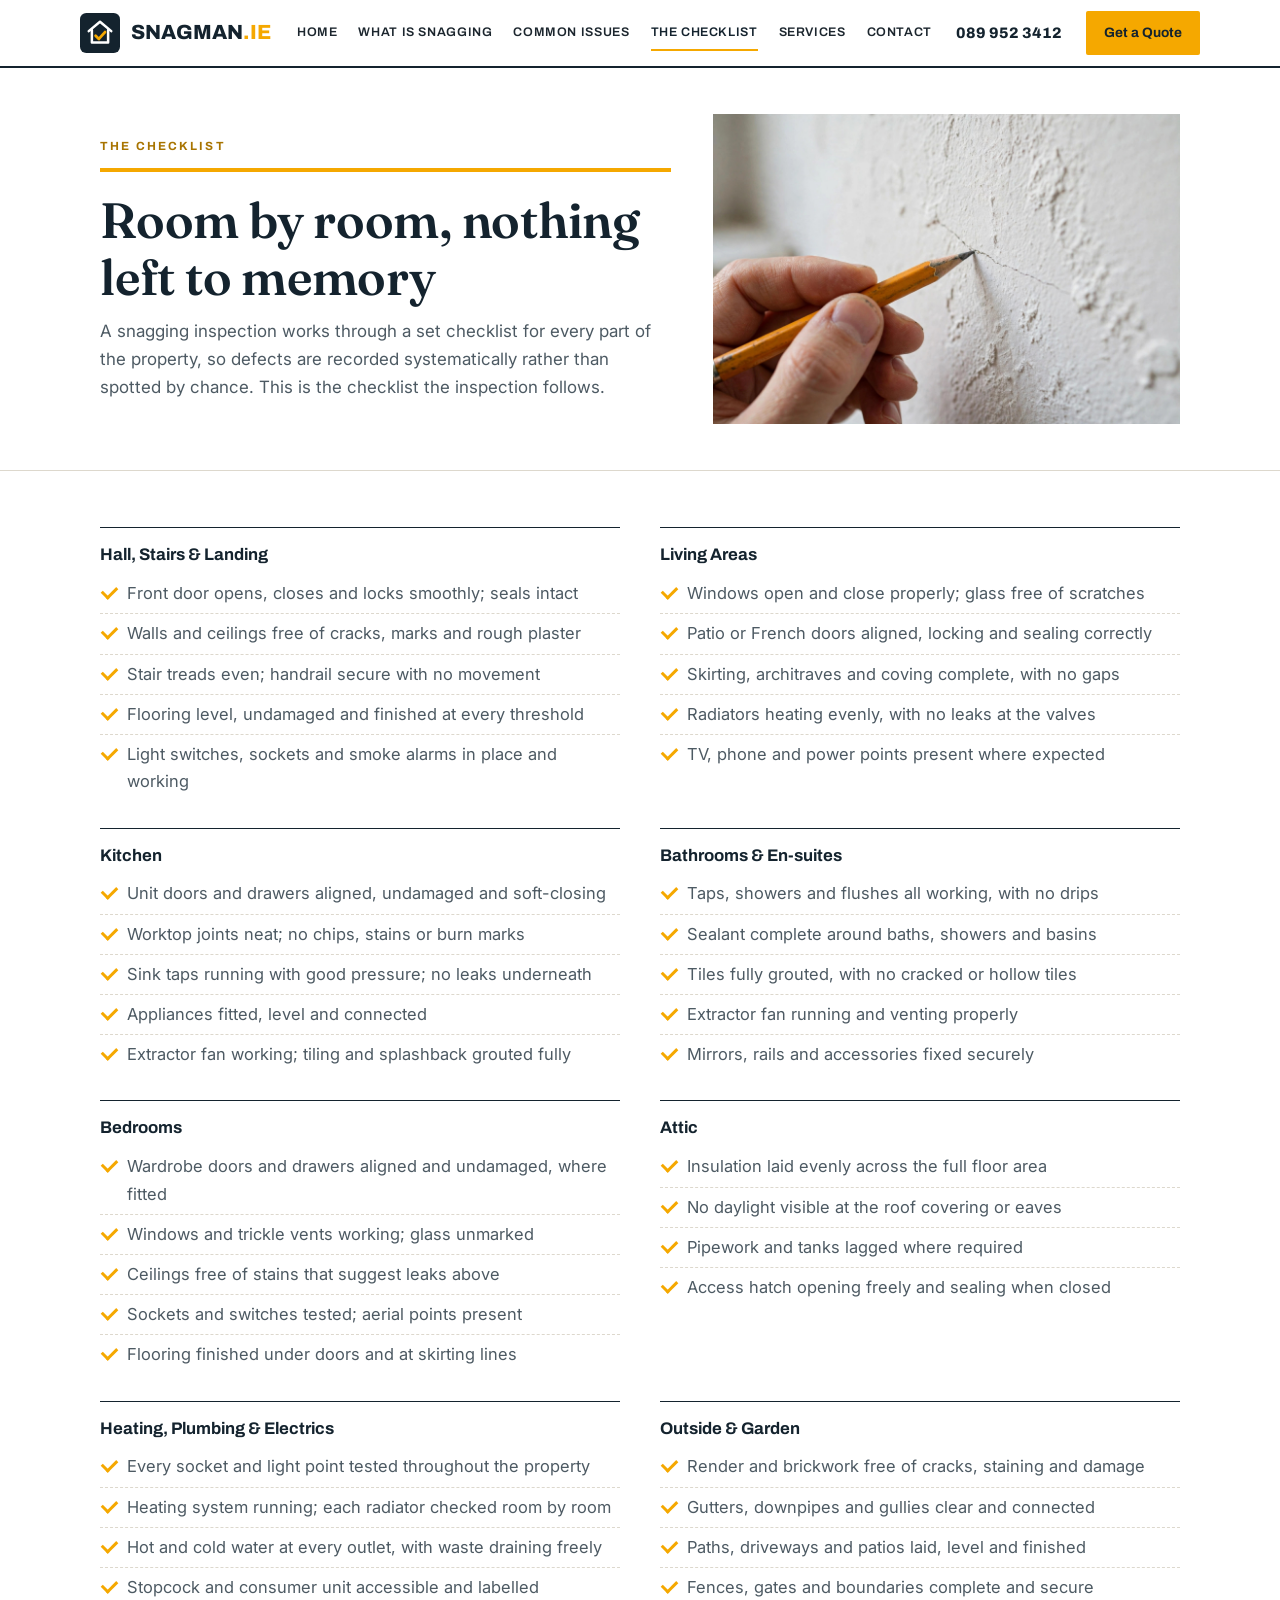
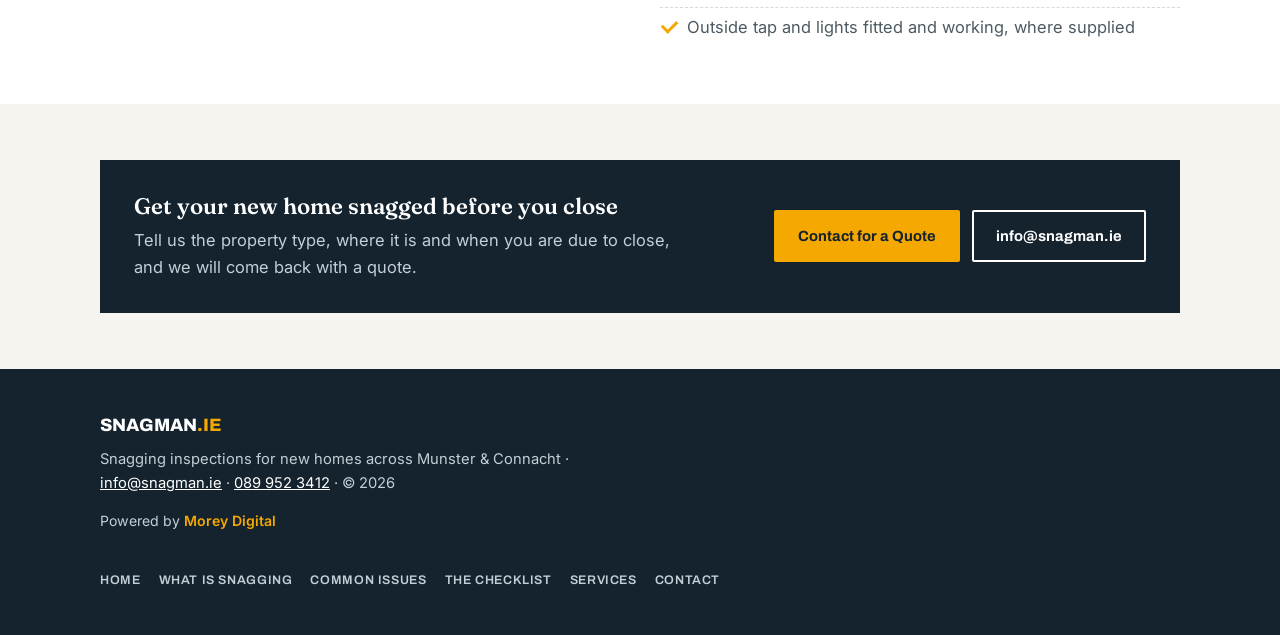
==== commit 315b161e: "Update phone number to 089 952 3412" ====
--- a/checklist.html
+++ b/checklist.html
@@ -29,7 +29,7 @@
         <a href="contact.html">Contact</a>
       </nav>
       <button class="menu-btn" type="button" aria-label="Open menu" aria-expanded="false" aria-controls="siteNav"><span></span><span></span><span></span></button>
-      <a class="header-call" href="tel:+353864008585">086 400 8585</a>
+      <a class="header-call" href="tel:+353899523412">089 952 3412</a>
       <a class="btn btn-amber btn-sm" href="contact.html">Get a Quote</a>
     </div>
   </div>
@@ -86,7 +86,7 @@
   <div class="wrap footer-in">
     <div>
       <div class="footer-brand">SNAGMAN<em>.IE</em></div>
-      <div class="footer-sub">Snagging inspections for new homes across Munster &amp; Connacht · <a href="mailto:info@snagman.ie">info@snagman.ie</a> · <a href="tel:+353864008585">086 400 8585</a> · © 2026</div>
+      <div class="footer-sub">Snagging inspections for new homes across Munster &amp; Connacht · <a href="mailto:info@snagman.ie">info@snagman.ie</a> · <a href="tel:+353899523412">089 952 3412</a> · © 2026</div>
       <div class="powered">Powered by <a href="https://moreydigital.ie" target="_blank" rel="noopener">Morey Digital</a></div>
     </div>
     <nav class="footer-nav">
